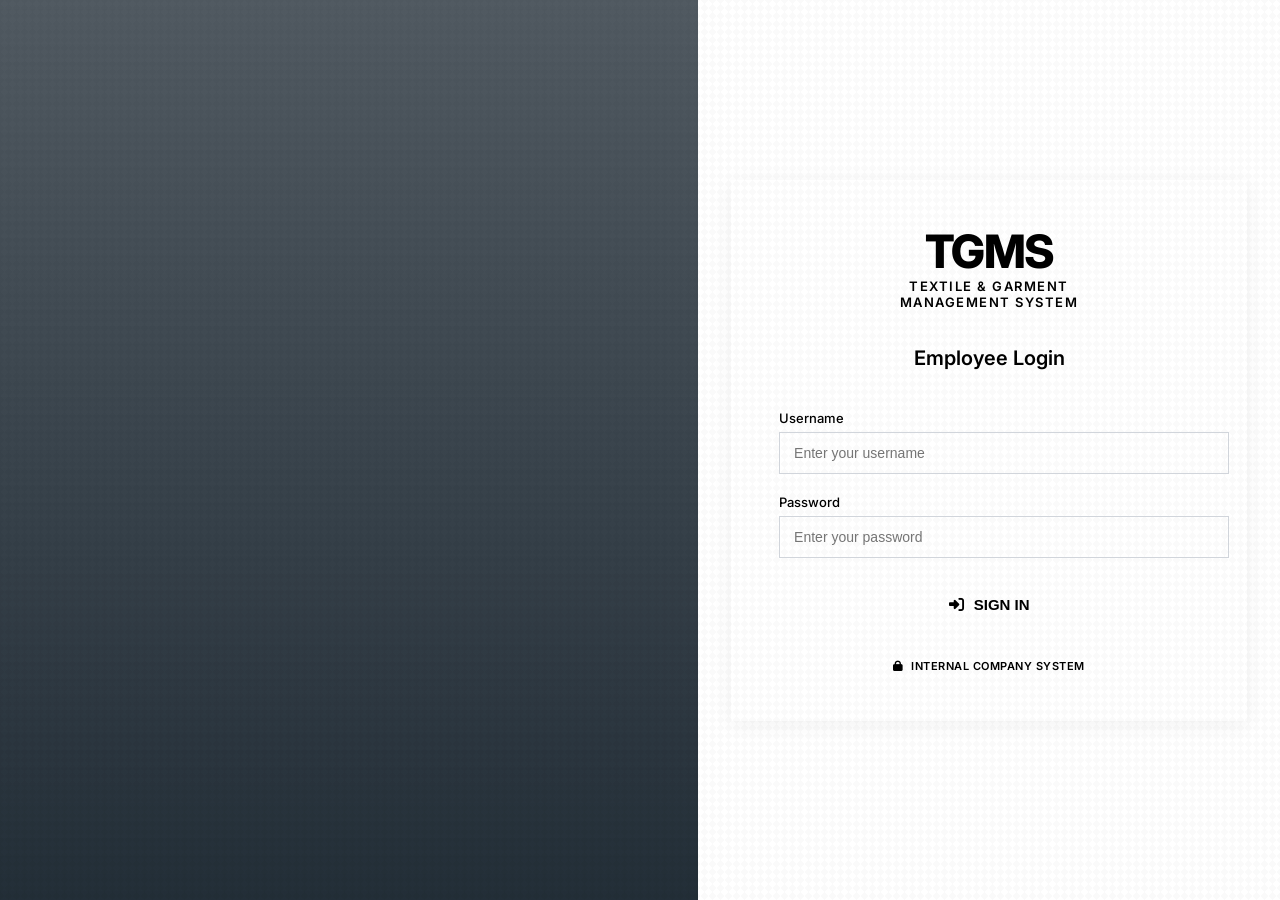
==== tgms/src/main/resources/static/index.html @ 39b945cd "frontend updated" ====
<!DOCTYPE html>
<html lang="en">
<head>
    <meta charset="UTF-8">
    <meta name="viewport" content="width=device-width, initial-scale=1.0">
    <title>TGMS – Internal Login</title>
    <meta name="description" content="TGMS Internal Employee Login">
    <link rel="preconnect" href="https://fonts.googleapis.com">
    <link rel="preconnect" href="https://fonts.gstatic.com" crossorigin>
    <link href="https://fonts.googleapis.com/css2?family=Inter:wght@400;500;600;700&display=swap" rel="stylesheet">
    <link rel="stylesheet" href="https://cdnjs.cloudflare.com/ajax/libs/font-awesome/6.4.0/css/all.min.css">
    <link rel="stylesheet" href="/css/style.css">
    <style>
        body.login-page {
            background-color: var(--bg);
            margin: 0;
            font-family: 'Inter', sans-serif;
            height: 100vh;
            display: flex;
        }

        /* Suble textile pattern overlay */
        body.login-page::after {
            content: "";
            position: fixed;
            inset: 0;
            background-image: 
                linear-gradient(45deg, rgba(0,0,0,0.02) 25%, transparent 25%),
                linear-gradient(135deg, rgba(0,0,0,0.02) 25%, transparent 25%),
                linear-gradient(45deg, transparent 75%, rgba(0,0,0,0.02) 75%),
                linear-gradient(135deg, transparent 75%, rgba(0,0,0,0.02) 75%);
            background-size: 8px 8px;
            pointer-events: none;
            z-index: 10;
        }

        .login-layout {
            display: flex;
            width: 100%;
            height: 100%;
        }

        .login-left {
            flex: 1.2;
            background-image: linear-gradient(rgba(23, 35, 45, 0.75), rgba(23, 35, 45, 0.95)), url('/images/fabric-rolls.png');
            background-size: cover;
            background-position: center;
            display: flex;
            align-items: center;
            justify-content: center;
            position: relative;
        }

        .login-left::after {
            content: '';
            position: absolute;
            right: 0; top: 0; bottom: 0;
            width: 4px;
            background: var(--primary); /* subtle red connection strip */
        }
        
        .login-right {
            flex: 1;
            background: var(--bg);
            display: flex;
            align-items: center;
            justify-content: center;
            position: relative;
            z-index: 20;
        }

        .login-card {
            background: var(--white);
            border-radius: var(--radius);
            box-shadow: 0 4px 20px rgba(0, 0, 0, 0.05);
            width: 100%;
            max-width: 420px;
            padding: 48px;
            text-align: center;
            border: 1px solid var(--border);
        }

        .login-card .logo {
            font-size: 46px;
            font-weight: 800;
            color: var(--primary); /* Navy for branding */
            margin-bottom: 4px;
            letter-spacing: -1.5px;
            line-height:1;
        }

        .login-card .title {
            color: var(--dark);
            font-size: 13px;
            font-weight: 600;
            text-transform: uppercase;
            letter-spacing: 1.5px;
            margin-bottom: 36px;
        }

        .login-card h2 {
            font-size: 20px;
            font-weight: 600;
            color: var(--dark);
            margin-bottom: 24px;
            padding-bottom:16px;
            border-bottom: 1px solid var(--border);
        }

        .login-form {
            text-align: left;
        }

        .login-form label {
            display: block;
            margin-bottom: 6px;
            color: var(--dark);
            font-size: 13px;
            font-weight: 500;
        }

        .login-form input {
            width: 100%;
            padding: 12px 14px;
            border: 1px solid #d1d5db;
            border-radius: var(--radius-sm);
            margin-bottom: 20px;
            font-size: 14px;
            background-color: var(--white);
            transition: border-color 0.2s, box-shadow 0.2s;
        }

        .login-form input:focus {
            outline: none;
            border-color: var(--primary);
            box-shadow: 0 0 0 3px rgba(14, 47, 118, 0.1);
        }

        .login-form button {
            width: 100%;
            padding: 14px;
            background: var(--primary);
            color: var(--white);
            border: none;
            border-radius: var(--radius-sm);
            font-size: 15px;
            font-weight: 600;
            cursor: pointer;
            margin-top: 4px;
            transition: background 0.2s, transform 0.1s;
        }

        .login-form button:hover {
            background: var(--primary-dark);
        }
        
        .login-form button:active {
            transform: translateY(1px);
        }

        .login-footer {
            margin-top: 32px;
            font-size: 11px;
            color: var(--muted);
            letter-spacing: 0.5px;
            text-transform: uppercase;
            font-weight: 600;
        }

        /* Responsive Layout */
        @media (max-width: 900px) {
            .login-left { display: none; }
            .login-right { flex: 1; padding: 20px; }
        }
    </style>
</head>
<body class="login-page">

    <div class="login-layout">
        <!-- Left Side: Subtle Textile Image -->
        <div class="login-left" aria-hidden="true"></div>

        <!-- Right Side: Login Card -->
        <div class="login-right">
            <div class="login-card">
                <div class="logo">TGMS</div>
                <div class="title">Textile &amp; Garment<br>Management System</div>

                <h2>Employee Login</h2>

                <div id="loginAlert" class="alert error hidden" role="alert" style="text-align:left; margin-bottom:16px;"></div>

                <form id="internalLoginForm" class="login-form" novalidate>
                    <div>
                        <label for="username">Username</label>
                        <input type="text" id="username" required autocomplete="username" placeholder="Enter your username">
                    </div>
                    <div>
                        <label for="password">Password</label>
                        <input type="password" id="password" required autocomplete="current-password" placeholder="Enter your password">
                    </div>

                    <button type="submit" id="loginBtn">
                        <i class="fas fa-sign-in-alt" style="margin-right:6px;"></i> SIGN IN
                    </button>
                </form>

                <div class="login-footer">
                    <i class="fas fa-lock" style="margin-right:4px;"></i> Internal Company System
                </div>
            </div>
        </div>
    </div>

<script src="/js/api.js"></script>
<script src="/js/login.js"></script>

</body>
</html>
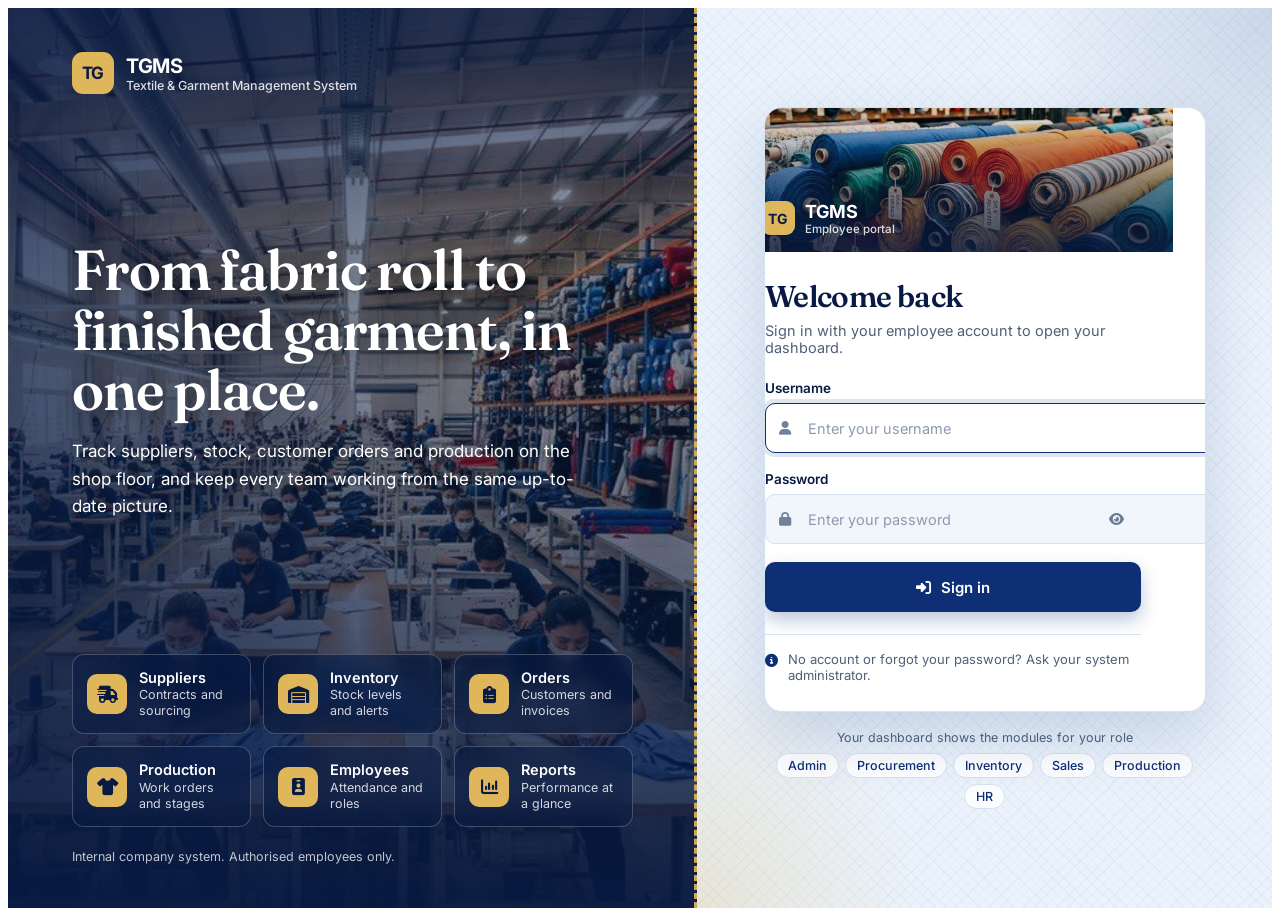
==== commit 7b429ec1: "Frontend updated" ====
--- a/tgms/src/main/resources/static/index.html
+++ b/tgms/src/main/resources/static/index.html
@@ -3,217 +3,305 @@
 <head>
     <meta charset="UTF-8">
     <meta name="viewport" content="width=device-width, initial-scale=1.0">
-    <title>TGMS – Internal Login</title>
-    <meta name="description" content="TGMS Internal Employee Login">
+    <title>TGMS – Sign in</title>
+    <meta name="description" content="TGMS – Textile & Garment Management System. Employee sign in.">
     <link rel="preconnect" href="https://fonts.googleapis.com">
     <link rel="preconnect" href="https://fonts.gstatic.com" crossorigin>
-    <link href="https://fonts.googleapis.com/css2?family=Inter:wght@400;500;600;700&display=swap" rel="stylesheet">
+    <link href="https://fonts.googleapis.com/css2?family=Fraunces:opsz,wght@9..144,500;9..144,600&family=Inter:wght@400;500;600;700&display=swap" rel="stylesheet">
     <link rel="stylesheet" href="https://cdnjs.cloudflare.com/ajax/libs/font-awesome/6.4.0/css/all.min.css">
     <link rel="stylesheet" href="/css/style.css">
     <style>
-        body.login-page {
-            background-color: var(--bg);
-            margin: 0;
-            font-family: 'Inter', sans-serif;
-            height: 100vh;
+        /* Page-scoped styles. Selectors start with .tg so the shared style.css
+           (which sets colours on h1/h2/label) cannot override them.
+           The two photos are embedded below so this page needs no extra files
+           (the backend only serves /css and /js without login). */
+        .tg {
+            --ink: #081a43;
+            --navy: #0E2F76;
+            --navy-dark: #091d4e;
+            --thread: #E0B65A;
+            --line: #d5e0f0;
+            --field: #f1f6fd;
+            --photo-factory: url('[data-uri]');
+            --photo-fabric: url('[data-uri]');
+            display: grid;
+            grid-template-columns: minmax(0, 1.2fr) minmax(0, 1fr);
+            min-height: 100vh;
+            font-family: 'Inter', Arial, sans-serif;
+            color: var(--ink);
+        }
+
+        /* ---------- Left: photo + brand ---------- */
+        .tg .tg-brand {
+            position: relative;
+            overflow: hidden;
+            color: #fff;
+            padding: 44px clamp(32px, 5vw, 72px);
             display: flex;
-        }
-
-        /* Suble textile pattern overlay */
-        body.login-page::after {
+            flex-direction: column;
+            justify-content: space-between;
+            background-color: var(--ink);
+            background-image:
+                linear-gradient(180deg, rgba(8,26,67,.78) 0%, rgba(8,26,67,.30) 30%, rgba(8,26,67,.45) 55%, rgba(8,26,67,.94) 100%),
+                linear-gradient(90deg, rgba(8,26,67,.62) 0%, rgba(8,26,67,.10) 75%),
+                var(--photo-factory);
+            background-size: cover;
+            background-position: center 40%;
+        }
+        .tg .tg-brand::after { /* gold stitch line along the seam */
             content: "";
-            position: fixed;
-            inset: 0;
-            background-image: 
-                linear-gradient(45deg, rgba(0,0,0,0.02) 25%, transparent 25%),
-                linear-gradient(135deg, rgba(0,0,0,0.02) 25%, transparent 25%),
-                linear-gradient(45deg, transparent 75%, rgba(0,0,0,0.02) 75%),
-                linear-gradient(135deg, transparent 75%, rgba(0,0,0,0.02) 75%);
-            background-size: 8px 8px;
-            pointer-events: none;
-            z-index: 10;
-        }
-
-        .login-layout {
-            display: flex;
-            width: 100%;
-            height: 100%;
-        }
-
-        .login-left {
-            flex: 1.2;
-            background-image: linear-gradient(rgba(23, 35, 45, 0.75), rgba(23, 35, 45, 0.95)), url('/images/fabric-rolls.png');
-            background-size: cover;
-            background-position: center;
-            display: flex;
-            align-items: center;
-            justify-content: center;
+            position: absolute; top: 0; bottom: 0; right: 0;
+            border-right: 3px dashed var(--thread);
+            opacity: .9;
+        }
+        .tg .tg-mark { display: flex; align-items: center; gap: 12px; font-weight: 700; font-size: 20px; letter-spacing: -.3px; }
+        .tg .tg-mark b {
+            display: grid; place-items: center; width: 42px; height: 42px; border-radius: 11px;
+            background: var(--thread); color: var(--ink); font-size: 17px;
+        }
+        .tg .tg-mark small { display: block; font-weight: 500; font-size: 12.5px; color: rgba(255,255,255,.85); letter-spacing: 0; }
+
+        .tg .tg-hero { max-width: 640px; padding: 40px 0 28px; }
+        .tg .tg-hero h1 {
+            color: #fff;
+            font-family: 'Fraunces', Georgia, serif;
+            font-weight: 600;
+            font-size: clamp(36px, 4.4vw, 58px);
+            line-height: 1.07;
+            letter-spacing: -.02em;
+            margin: 0 0 18px;
+            text-shadow: 0 2px 28px rgba(0,0,0,.55);
+        }
+        .tg .tg-hero p { color: #fff; font-size: 17px; line-height: 1.6; max-width: 48ch; margin: 0; text-shadow: 0 1px 14px rgba(0,0,0,.6); }
+
+        .tg .tg-modules {
+            list-style: none; margin: 0; padding: 0;
+            display: grid; grid-template-columns: repeat(3, minmax(0, 1fr)); gap: 12px;
+        }
+        .tg .tg-modules li {
+            display: flex; gap: 12px; align-items: center;
+            padding: 14px;
+            border-radius: 12px;
+            background: rgba(8,26,67,.55);
+            border: 1px solid rgba(255,255,255,.22);
+            -webkit-backdrop-filter: blur(10px); backdrop-filter: blur(10px);
+        }
+        .tg .tg-modules i {
+            flex: none; width: 40px; height: 40px; border-radius: 10px;
+            display: grid; place-items: center; font-size: 17px;
+            background: var(--thread); color: var(--ink);
+        }
+        .tg .tg-modules strong { display: block; font-size: 14.5px; font-weight: 600; color: #fff; line-height: 1.25; }
+        .tg .tg-modules span { display: block; font-size: 12.5px; color: rgba(255,255,255,.82); line-height: 1.3; }
+
+        .tg .tg-foot { margin-top: 22px; font-size: 12.5px; color: rgba(255,255,255,.75); }
+
+        /* ---------- Right: sign in ---------- */
+        .tg .tg-panel {
             position: relative;
-        }
-
-        .login-left::after {
-            content: '';
-            position: absolute;
-            right: 0; top: 0; bottom: 0;
-            width: 4px;
-            background: var(--primary); /* subtle red connection strip */
-        }
-        
-        .login-right {
-            flex: 1;
-            background: var(--bg);
-            display: flex;
-            align-items: center;
-            justify-content: center;
-            position: relative;
-            z-index: 20;
-        }
-
-        .login-card {
-            background: var(--white);
-            border-radius: var(--radius);
-            box-shadow: 0 4px 20px rgba(0, 0, 0, 0.05);
-            width: 100%;
-            max-width: 420px;
-            padding: 48px;
-            text-align: center;
-            border: 1px solid var(--border);
-        }
-
-        .login-card .logo {
-            font-size: 46px;
-            font-weight: 800;
-            color: var(--primary); /* Navy for branding */
-            margin-bottom: 4px;
-            letter-spacing: -1.5px;
-            line-height:1;
-        }
-
-        .login-card .title {
-            color: var(--dark);
-            font-size: 13px;
-            font-weight: 600;
-            text-transform: uppercase;
-            letter-spacing: 1.5px;
-            margin-bottom: 36px;
-        }
-
-        .login-card h2 {
-            font-size: 20px;
-            font-weight: 600;
-            color: var(--dark);
-            margin-bottom: 24px;
-            padding-bottom:16px;
-            border-bottom: 1px solid var(--border);
-        }
-
-        .login-form {
-            text-align: left;
-        }
-
-        .login-form label {
-            display: block;
-            margin-bottom: 6px;
-            color: var(--dark);
-            font-size: 13px;
-            font-weight: 500;
-        }
-
-        .login-form input {
-            width: 100%;
-            padding: 12px 14px;
-            border: 1px solid #d1d5db;
-            border-radius: var(--radius-sm);
-            margin-bottom: 20px;
-            font-size: 14px;
-            background-color: var(--white);
-            transition: border-color 0.2s, box-shadow 0.2s;
-        }
-
-        .login-form input:focus {
-            outline: none;
-            border-color: var(--primary);
-            box-shadow: 0 0 0 3px rgba(14, 47, 118, 0.1);
-        }
-
-        .login-form button {
-            width: 100%;
-            padding: 14px;
-            background: var(--primary);
-            color: var(--white);
-            border: none;
-            border-radius: var(--radius-sm);
-            font-size: 15px;
-            font-weight: 600;
-            cursor: pointer;
-            margin-top: 4px;
-            transition: background 0.2s, transform 0.1s;
-        }
-
-        .login-form button:hover {
-            background: var(--primary-dark);
-        }
-        
-        .login-form button:active {
-            transform: translateY(1px);
-        }
-
-        .login-footer {
-            margin-top: 32px;
-            font-size: 11px;
-            color: var(--muted);
-            letter-spacing: 0.5px;
-            text-transform: uppercase;
-            font-weight: 600;
-        }
-
-        /* Responsive Layout */
+            display: flex; flex-direction: column; align-items: center; justify-content: center;
+            gap: 18px; padding: 32px 24px;
+            background-color: #eaf2fb;
+            background-image:
+                radial-gradient(60% 45% at 100% 0%, rgba(14,47,118,.14), rgba(14,47,118,0) 70%),
+                radial-gradient(55% 40% at 0% 100%, rgba(224,182,90,.22), rgba(224,182,90,0) 70%),
+                repeating-linear-gradient(45deg,  rgba(14,47,118,.035) 0 1px, transparent 1px 8px),
+                repeating-linear-gradient(-45deg, rgba(14,47,118,.035) 0 1px, transparent 1px 8px);
+        }
+        .tg .tg-card {
+            width: 100%; max-width: 440px; background: #fff; overflow: hidden;
+            border: 1px solid var(--line); border-radius: 18px;
+            box-shadow: 0 24px 60px rgba(14,47,118,.16);
+        }
+        .tg .tg-cover {
+            position: relative; height: 128px;
+            background-image: linear-gradient(180deg, rgba(8,26,67,.05) 0%, rgba(8,26,67,.80) 100%), var(--photo-fabric);
+            background-size: cover; background-position: center 55%;
+            display: flex; align-items: flex-end; padding: 0 28px 16px;
+        }
+        .tg .tg-cover .tg-logo { display: flex; align-items: center; gap: 10px; color: #fff; font-weight: 700; font-size: 18px; }
+        .tg .tg-cover .tg-logo b {
+            display: grid; place-items: center; width: 34px; height: 34px; border-radius: 9px;
+            background: var(--thread); color: var(--ink); font-size: 14px;
+        }
+        .tg .tg-cover .tg-logo small { display: block; font-weight: 500; font-size: 11.5px; color: rgba(255,255,255,.85); }
+        .tg .tg-body { padding: 28px 32px 28px; }
+        .tg .tg-card h2 {
+            font-family: 'Fraunces', Georgia, serif; font-weight: 600; color: var(--ink);
+            font-size: 30px; letter-spacing: -.02em; line-height: 1.15; margin: 0 0 8px; padding: 0; border: 0;
+        }
+        .tg .tg-card .sub { color: #4f6079; font-size: 14.5px; margin: 0 0 24px; }
+
+        .tg .tg-field { margin-bottom: 18px; }
+        .tg .tg-field label {
+            display: block; margin: 0 0 7px;
+            font-size: 13.5px; font-weight: 600; color: var(--ink);
+            text-transform: none; letter-spacing: 0;
+        }
+        .tg .tg-input { position: relative; }
+        .tg .tg-input > i.lead {
+            position: absolute; left: 14px; top: 50%; transform: translateY(-50%);
+            color: #6f819b; font-size: 14px; pointer-events: none;
+        }
+        .tg .tg-input input {
+            width: 100%; height: 48px; margin: 0; padding: 0 46px 0 42px;
+            border: 1px solid var(--line); border-radius: 10px; background: var(--field);
+            font: inherit; font-size: 14.5px; color: var(--ink);
+            transition: border-color .15s, box-shadow .15s, background .15s;
+        }
+        .tg .tg-input input::placeholder { color: #8c9ab0; }
+        .tg .tg-input input:focus {
+            outline: none; background: #fff; border-color: var(--navy);
+            box-shadow: 0 0 0 4px rgba(14,47,118,.12);
+        }
+        .tg .tg-eye {
+            position: absolute; right: 6px; top: 50%; transform: translateY(-50%);
+            width: 36px; height: 36px; border: 0; background: transparent; border-radius: 8px;
+            color: #6b7b92; cursor: pointer;
+        }
+        .tg .tg-eye:hover { color: var(--navy); background: rgba(14,47,118,.06); }
+        .tg .tg-eye:focus-visible { outline: 2px solid var(--navy); }
+
+        .tg #loginBtn {
+            width: 100%; height: 50px; margin: 6px 0 0; border: 0; border-radius: 10px;
+            background: var(--navy); color: #fff; font: inherit; font-size: 15px; font-weight: 600;
+            cursor: pointer; display: flex; align-items: center; justify-content: center; gap: 10px;
+            box-shadow: 0 8px 18px rgba(14,47,118,.28);
+            transition: background .15s, transform .1s;
+        }
+        .tg #loginBtn:hover:not(:disabled) { background: var(--navy-dark); }
+        .tg #loginBtn:active:not(:disabled) { transform: translateY(1px); }
+        .tg #loginBtn:focus-visible { outline: 3px solid var(--thread); outline-offset: 2px; }
+        .tg #loginBtn:disabled { opacity: .75; cursor: progress; }
+
+        .tg #loginAlert { margin-bottom: 18px; border-radius: 10px; text-align: left; }
+
+        .tg .tg-help {
+            margin-top: 22px; padding-top: 16px; border-top: 1px solid var(--line);
+            font-size: 13px; color: #4f6079; display: flex; gap: 10px; align-items: flex-start;
+        }
+        .tg .tg-help i { color: var(--navy); margin-top: 3px; }
+
+        .tg .tg-roles { max-width: 440px; text-align: center; font-size: 12.5px; color: #4f6079; }
+        .tg .tg-roles ul { list-style: none; margin: 8px 0 0; padding: 0; display: flex; flex-wrap: wrap; gap: 6px; justify-content: center; }
+        .tg .tg-roles li { padding: 4px 11px; border-radius: 999px; background: rgba(255,255,255,.85); border: 1px solid var(--line); color: var(--navy); font-weight: 500; }
+
+        /* ---------- Responsive ---------- */
+        @media (max-width: 1200px) { .tg .tg-modules { grid-template-columns: repeat(2, minmax(0, 1fr)); } }
         @media (max-width: 900px) {
-            .login-left { display: none; }
-            .login-right { flex: 1; padding: 20px; }
+            .tg { grid-template-columns: 1fr; }
+            .tg .tg-brand { padding: 24px 22px 28px; background-position: center; }
+            .tg .tg-brand::after, .tg .tg-modules, .tg .tg-foot { display: none; }
+            .tg .tg-hero { padding: 28px 0 0; }
+            .tg .tg-hero h1 { font-size: 28px; }
+            .tg .tg-hero p { font-size: 14.5px; }
+            .tg .tg-panel { padding: 24px 16px 32px; }
+            .tg .tg-body { padding: 24px 22px; }
+        }
+        @media (prefers-reduced-motion: no-preference) {
+            .tg .tg-hero, .tg .tg-card { animation: tg-in .6s ease-out both; }
+            .tg .tg-card { animation-delay: .1s; }
+            @keyframes tg-in { from { opacity: 0; transform: translateY(10px); } to { opacity: 1; transform: none; } }
         }
     </style>
 </head>
-<body class="login-page">
-
-    <div class="login-layout">
-        <!-- Left Side: Subtle Textile Image -->
-        <div class="login-left" aria-hidden="true"></div>
-
-        <!-- Right Side: Login Card -->
-        <div class="login-right">
-            <div class="login-card">
-                <div class="logo">TGMS</div>
-                <div class="title">Textile &amp; Garment<br>Management System</div>
-
-                <h2>Employee Login</h2>
-
-                <div id="loginAlert" class="alert error hidden" role="alert" style="text-align:left; margin-bottom:16px;"></div>
-
-                <form id="internalLoginForm" class="login-form" novalidate>
-                    <div>
+<body>
+
+<div class="tg">
+    <!-- Left: photo + brand -->
+    <aside class="tg-brand" aria-label="About TGMS">
+        <div class="tg-mark">
+            <b aria-hidden="true">TG</b>
+            <span>TGMS<small>Textile &amp; Garment Management System</small></span>
+        </div>
+
+        <div class="tg-hero">
+            <h1>From fabric roll to finished garment, in one place.</h1>
+            <p>Track suppliers, stock, customer orders and production on the shop floor, and keep every team working from the same up-to-date picture.</p>
+        </div>
+
+        <div>
+            <ul class="tg-modules">
+                <li><i class="fas fa-truck-fast" aria-hidden="true"></i><div><strong>Suppliers</strong><span>Contracts and sourcing</span></div></li>
+                <li><i class="fas fa-warehouse" aria-hidden="true"></i><div><strong>Inventory</strong><span>Stock levels and alerts</span></div></li>
+                <li><i class="fas fa-clipboard-list" aria-hidden="true"></i><div><strong>Orders</strong><span>Customers and invoices</span></div></li>
+                <li><i class="fas fa-shirt" aria-hidden="true"></i><div><strong>Production</strong><span>Work orders and stages</span></div></li>
+                <li><i class="fas fa-id-badge" aria-hidden="true"></i><div><strong>Employees</strong><span>Attendance and roles</span></div></li>
+                <li><i class="fas fa-chart-column" aria-hidden="true"></i><div><strong>Reports</strong><span>Performance at a glance</span></div></li>
+            </ul>
+            <div class="tg-foot">Internal company system. Authorised employees only.</div>
+        </div>
+    </aside>
+
+    <!-- Right: sign in -->
+    <main class="tg-panel">
+        <div class="tg-card">
+            <div class="tg-cover" role="img" aria-label="Rolls of fabric on shelves">
+                <div class="tg-logo"><b aria-hidden="true">TG</b><span>TGMS<small>Employee portal</small></span></div>
+            </div>
+
+            <div class="tg-body">
+                <h2>Welcome back</h2>
+                <p class="sub">Sign in with your employee account to open your dashboard.</p>
+
+                <div id="loginAlert" class="alert error hidden" role="alert"></div>
+
+                <form id="internalLoginForm" novalidate>
+                    <div class="tg-field">
                         <label for="username">Username</label>
-                        <input type="text" id="username" required autocomplete="username" placeholder="Enter your username">
+                        <div class="tg-input">
+                            <i class="fas fa-user lead" aria-hidden="true"></i>
+                            <input type="text" id="username" required autocomplete="username" placeholder="Enter your username" autofocus>
+                        </div>
                     </div>
-                    <div>
+
+                    <div class="tg-field">
                         <label for="password">Password</label>
-                        <input type="password" id="password" required autocomplete="current-password" placeholder="Enter your password">
+                        <div class="tg-input">
+                            <i class="fas fa-lock lead" aria-hidden="true"></i>
+                            <input type="password" id="password" required autocomplete="current-password" placeholder="Enter your password">
+                            <button type="button" class="tg-eye" id="togglePwd" aria-label="Show password">
+                                <i class="fas fa-eye" aria-hidden="true"></i>
+                            </button>
+                        </div>
                     </div>
 
                     <button type="submit" id="loginBtn">
-                        <i class="fas fa-sign-in-alt" style="margin-right:6px;"></i> SIGN IN
+                        <i class="fas fa-right-to-bracket" aria-hidden="true"></i> Sign in
                     </button>
                 </form>
 
-                <div class="login-footer">
-                    <i class="fas fa-lock" style="margin-right:4px;"></i> Internal Company System
+                <div class="tg-help">
+                    <i class="fas fa-circle-info" aria-hidden="true"></i>
+                    <span>No account or forgot your password? Ask your system administrator.</span>
                 </div>
             </div>
         </div>
-    </div>
+
+        <div class="tg-roles">
+            Your dashboard shows the modules for your role
+            <ul>
+                <li>Admin</li><li>Procurement</li><li>Inventory</li><li>Sales</li><li>Production</li><li>HR</li>
+            </ul>
+        </div>
+    </main>
+</div>
 
 <script src="/js/api.js"></script>
 <script src="/js/login.js"></script>
+<script>
+    // Show/hide password (visual only; login logic stays in login.js)
+    (function () {
+        var btn = document.getElementById('togglePwd');
+        var input = document.getElementById('password');
+        btn.addEventListener('click', function () {
+            var show = input.type === 'password';
+            input.type = show ? 'text' : 'password';
+            btn.setAttribute('aria-label', show ? 'Hide password' : 'Show password');
+            btn.firstElementChild.className = show ? 'fas fa-eye-slash' : 'fas fa-eye';
+        });
+    })();
+</script>
 
 </body>
 </html>
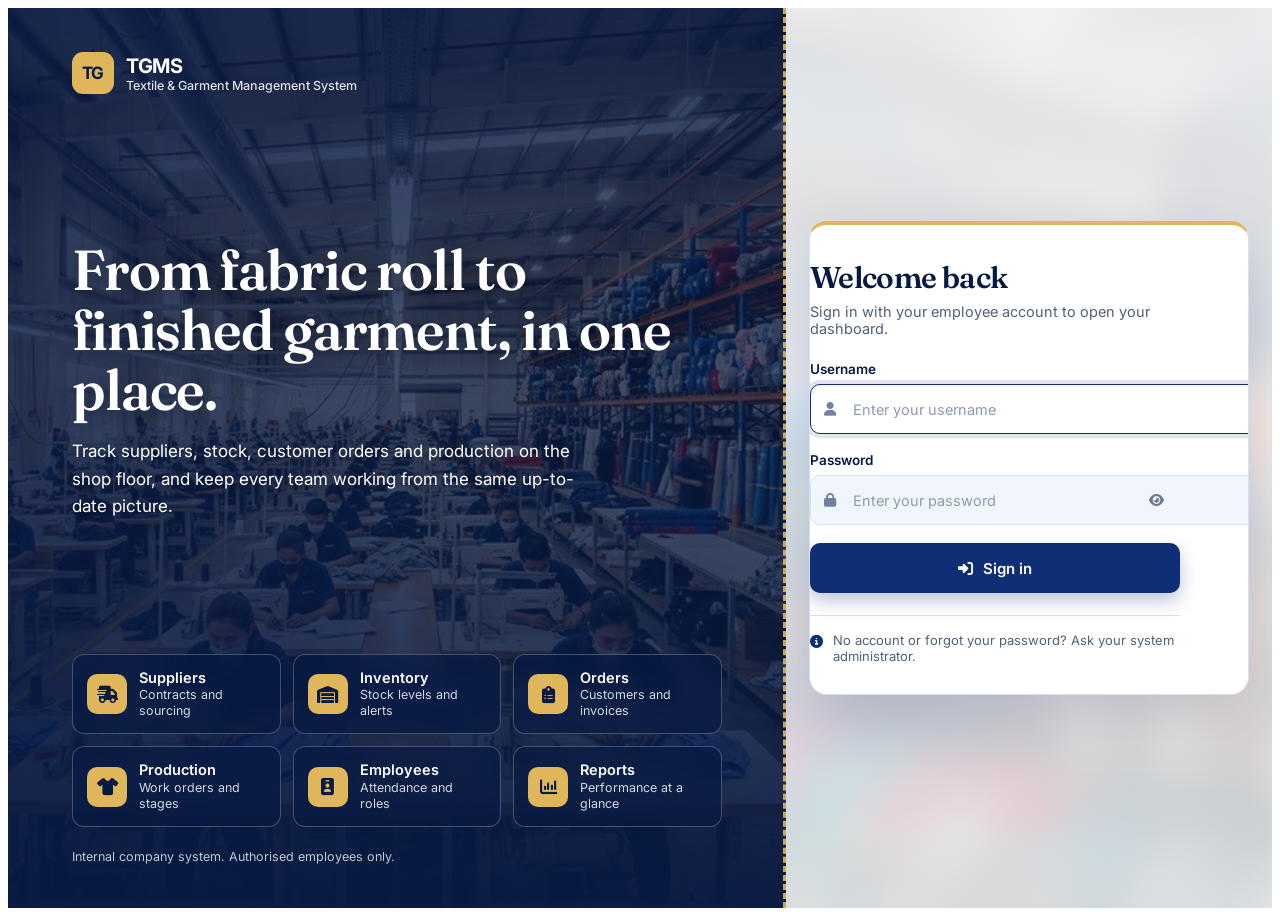
==== commit ec9b8aa4: "Frontend updated" ====
--- a/tgms/src/main/resources/static/index.html
+++ b/tgms/src/main/resources/static/index.html
@@ -25,7 +25,7 @@
             --photo-factory: url('[data-uri]');
             --photo-fabric: url('[data-uri]');
             display: grid;
-            grid-template-columns: minmax(0, 1.2fr) minmax(0, 1fr);
+            grid-template-columns: minmax(0, 1.6fr) minmax(0, 1fr);
             min-height: 100vh;
             font-family: 'Inter', Arial, sans-serif;
             color: var(--ink);
@@ -42,8 +42,8 @@
             justify-content: space-between;
             background-color: var(--ink);
             background-image:
-                linear-gradient(180deg, rgba(8,26,67,.78) 0%, rgba(8,26,67,.30) 30%, rgba(8,26,67,.45) 55%, rgba(8,26,67,.94) 100%),
-                linear-gradient(90deg, rgba(8,26,67,.62) 0%, rgba(8,26,67,.10) 75%),
+                linear-gradient(180deg, rgba(8,26,67,.84) 0%, rgba(8,26,67,.62) 35%, rgba(8,26,67,.70) 60%, rgba(8,26,67,.96) 100%),
+                linear-gradient(90deg, rgba(8,26,67,.55) 0%, rgba(8,26,67,.20) 80%),
                 var(--photo-factory);
             background-size: cover;
             background-position: center 40%;
@@ -82,8 +82,8 @@
             display: flex; gap: 12px; align-items: center;
             padding: 14px;
             border-radius: 12px;
-            background: rgba(8,26,67,.55);
-            border: 1px solid rgba(255,255,255,.22);
+            background: rgba(8,26,67,.68);
+            border: 1px solid rgba(255,255,255,.24);
             -webkit-backdrop-filter: blur(10px); backdrop-filter: blur(10px);
         }
         .tg .tg-modules i {
@@ -98,34 +98,28 @@
 
         /* ---------- Right: sign in ---------- */
         .tg .tg-panel {
-            position: relative;
+            position: relative; overflow: hidden; isolation: isolate;
             display: flex; flex-direction: column; align-items: center; justify-content: center;
             gap: 18px; padding: 32px 24px;
-            background-color: #eaf2fb;
-            background-image:
-                radial-gradient(60% 45% at 100% 0%, rgba(14,47,118,.14), rgba(14,47,118,0) 70%),
-                radial-gradient(55% 40% at 0% 100%, rgba(224,182,90,.22), rgba(224,182,90,0) 70%),
-                repeating-linear-gradient(45deg,  rgba(14,47,118,.035) 0 1px, transparent 1px 8px),
-                repeating-linear-gradient(-45deg, rgba(14,47,118,.035) 0 1px, transparent 1px 8px);
+            background-color: #eef3fa;
+        }
+        /* soft, blurred fabric colours behind the card: calm but not plain */
+        .tg .tg-panel::before {
+            content: ""; position: absolute; inset: -40px; z-index: -2;
+            background: var(--photo-fabric) center / cover;
+            filter: blur(26px) saturate(1.15);
+            opacity: .6;
+        }
+        .tg .tg-panel::after {
+            content: ""; position: absolute; inset: 0; z-index: -1;
+            background: linear-gradient(160deg, rgba(246,249,254,.82) 0%, rgba(246,249,254,.68) 100%);
         }
         .tg .tg-card {
             width: 100%; max-width: 440px; background: #fff; overflow: hidden;
-            border: 1px solid var(--line); border-radius: 18px;
-            box-shadow: 0 24px 60px rgba(14,47,118,.16);
-        }
-        .tg .tg-cover {
-            position: relative; height: 128px;
-            background-image: linear-gradient(180deg, rgba(8,26,67,.05) 0%, rgba(8,26,67,.80) 100%), var(--photo-fabric);
-            background-size: cover; background-position: center 55%;
-            display: flex; align-items: flex-end; padding: 0 28px 16px;
-        }
-        .tg .tg-cover .tg-logo { display: flex; align-items: center; gap: 10px; color: #fff; font-weight: 700; font-size: 18px; }
-        .tg .tg-cover .tg-logo b {
-            display: grid; place-items: center; width: 34px; height: 34px; border-radius: 9px;
-            background: var(--thread); color: var(--ink); font-size: 14px;
-        }
-        .tg .tg-cover .tg-logo small { display: block; font-weight: 500; font-size: 11.5px; color: rgba(255,255,255,.85); }
-        .tg .tg-body { padding: 28px 32px 28px; }
+            border: 1px solid var(--line); border-top: 4px solid var(--thread); border-radius: 18px;
+            box-shadow: 0 24px 60px rgba(14,47,118,.18);
+        }
+        .tg .tg-body { padding: 36px 34px 30px; }
         .tg .tg-card h2 {
             font-family: 'Fraunces', Georgia, serif; font-weight: 600; color: var(--ink);
             font-size: 30px; letter-spacing: -.02em; line-height: 1.15; margin: 0 0 8px; padding: 0; border: 0;
@@ -182,9 +176,6 @@
         }
         .tg .tg-help i { color: var(--navy); margin-top: 3px; }
 
-        .tg .tg-roles { max-width: 440px; text-align: center; font-size: 12.5px; color: #4f6079; }
-        .tg .tg-roles ul { list-style: none; margin: 8px 0 0; padding: 0; display: flex; flex-wrap: wrap; gap: 6px; justify-content: center; }
-        .tg .tg-roles li { padding: 4px 11px; border-radius: 999px; background: rgba(255,255,255,.85); border: 1px solid var(--line); color: var(--navy); font-weight: 500; }
 
         /* ---------- Responsive ---------- */
         @media (max-width: 1200px) { .tg .tg-modules { grid-template-columns: repeat(2, minmax(0, 1fr)); } }
@@ -236,9 +227,6 @@
     <!-- Right: sign in -->
     <main class="tg-panel">
         <div class="tg-card">
-            <div class="tg-cover" role="img" aria-label="Rolls of fabric on shelves">
-                <div class="tg-logo"><b aria-hidden="true">TG</b><span>TGMS<small>Employee portal</small></span></div>
-            </div>
 
             <div class="tg-body">
                 <h2>Welcome back</h2>
@@ -278,12 +266,6 @@
             </div>
         </div>
 
-        <div class="tg-roles">
-            Your dashboard shows the modules for your role
-            <ul>
-                <li>Admin</li><li>Procurement</li><li>Inventory</li><li>Sales</li><li>Production</li><li>HR</li>
-            </ul>
-        </div>
     </main>
 </div>
 
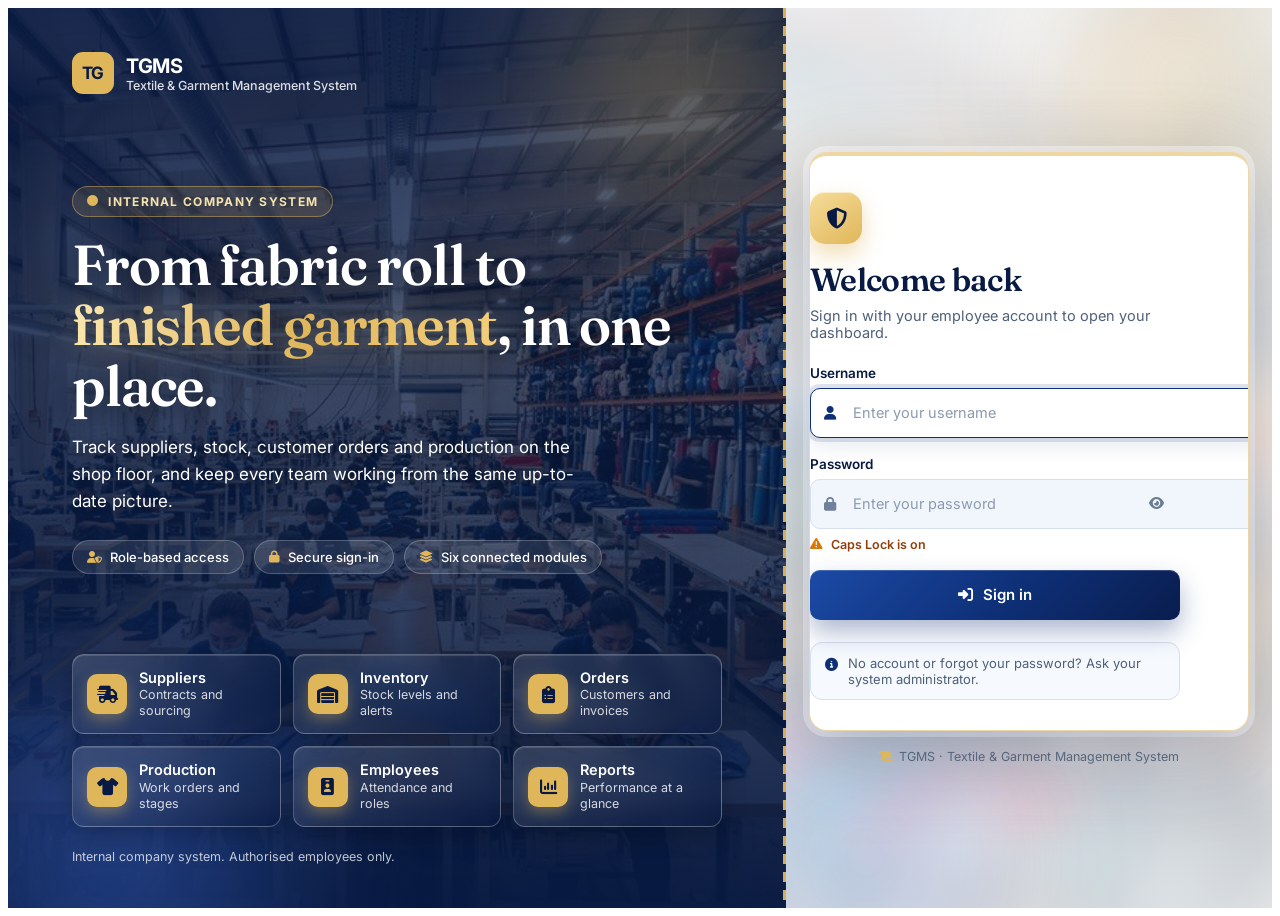
==== commit a4974931: "Frontend updated" ====
--- a/tgms/src/main/resources/static/index.html
+++ b/tgms/src/main/resources/static/index.html
@@ -194,6 +194,141 @@
             .tg .tg-card { animation-delay: .1s; }
             @keyframes tg-in { from { opacity: 0; transform: translateY(10px); } to { opacity: 1; transform: none; } }
         }
+        /* =====================================================
+           GLOW UP  (visual polish only — ids, form and login logic unchanged)
+           ===================================================== */
+        .tg .tg-brand > *:not(.tg-orb) { position: relative; z-index: 1; }
+        .tg .tg-orb { position: absolute; border-radius: 50%; pointer-events: none; z-index: 0; filter: blur(60px); }
+        .tg .tg-brand .tg-orb-1 { width: 380px; height: 380px; top: -120px; right: -80px; background: radial-gradient(circle, rgba(224,182,90,.40), transparent 70%); }
+        .tg .tg-brand .tg-orb-2 { width: 460px; height: 460px; bottom: -180px; left: -120px; background: radial-gradient(circle, rgba(76,125,240,.45), transparent 70%); }
+        .tg .tg-panel .tg-orb { z-index: 0; }
+        .tg .tg-panel .tg-orb-3 { width: 320px; height: 320px; top: -90px; right: -70px; background: radial-gradient(circle, rgba(224,182,90,.35), transparent 70%); }
+        .tg .tg-panel .tg-orb-4 { width: 360px; height: 360px; bottom: -130px; left: -100px; background: radial-gradient(circle, rgba(76,125,240,.28), transparent 70%); }
+
+        /* stitched seam: the gold dashes now "sew" slowly down the edge */
+        .tg .tg-brand::after {
+            border-right: 0; width: 3px; opacity: .95; z-index: 2;
+            background: repeating-linear-gradient(180deg, var(--thread) 0 10px, transparent 10px 18px);
+            background-size: 3px 18px;
+        }
+
+        /* hero */
+        .tg .tg-eyebrow {
+            display: inline-flex; align-items: center; gap: 9px; margin: 0 0 18px;
+            padding: 7px 14px; border-radius: 999px;
+            font-size: 12px; font-weight: 700; letter-spacing: 1.3px; text-transform: uppercase;
+            color: #f6e2ae; background: rgba(224,182,90,.14); border: 1px solid rgba(224,182,90,.45);
+            -webkit-backdrop-filter: blur(8px); backdrop-filter: blur(8px);
+        }
+        .tg .tg-eyebrow i { font-size: 11px; color: var(--thread); }
+        .tg .tg-hero h1 em {
+            font-style: normal;
+            background: linear-gradient(100deg, #fbe7ae 0%, #E0B65A 55%, #f3cf7c 100%);
+            -webkit-background-clip: text; background-clip: text;
+            -webkit-text-fill-color: transparent; color: transparent;
+            text-shadow: none; filter: drop-shadow(0 2px 18px rgba(224,182,90,.35));
+        }
+        .tg .tg-chips { display: flex; flex-wrap: wrap; gap: 10px; margin-top: 24px; }
+        .tg .tg-chips span {
+            display: inline-flex; align-items: center; gap: 8px;
+            padding: 8px 14px; border-radius: 999px;
+            font-size: 13px; font-weight: 500; color: #fff;
+            background: rgba(255,255,255,.10); border: 1px solid rgba(255,255,255,.22);
+            -webkit-backdrop-filter: blur(8px); backdrop-filter: blur(8px);
+        }
+        .tg .tg-chips i { color: var(--thread); font-size: 12px; }
+
+        /* module tiles */
+        .tg .tg-modules li {
+            background: linear-gradient(145deg, rgba(255,255,255,.14), rgba(8,26,67,.62));
+            border-color: rgba(255,255,255,.26);
+            box-shadow: 0 8px 24px rgba(0,0,0,.22), inset 0 1px 0 rgba(255,255,255,.14);
+            transition: transform .25s ease, border-color .25s ease, box-shadow .25s ease, background .25s ease;
+        }
+        .tg .tg-modules li:hover {
+            transform: translateY(-4px);
+            border-color: rgba(224,182,90,.75);
+            background: linear-gradient(145deg, rgba(224,182,90,.20), rgba(8,26,67,.66));
+            box-shadow: 0 16px 34px rgba(0,0,0,.30), 0 0 0 1px rgba(224,182,90,.25), 0 0 28px rgba(224,182,90,.20);
+        }
+        .tg .tg-modules i { box-shadow: 0 6px 14px rgba(224,182,90,.35); transition: transform .25s ease; }
+        .tg .tg-modules li:hover i { transform: scale(1.08) rotate(-4deg); }
+
+        /* sign-in card */
+        .tg .tg-card {
+            position: relative;
+            border-color: rgba(224,182,90,.55);
+            box-shadow: 0 30px 80px rgba(14,47,118,.26), 0 0 0 6px rgba(255,255,255,.45), 0 0 70px rgba(224,182,90,.22);
+        }
+        .tg .tg-lock {
+            display: grid; place-items: center; width: 52px; height: 52px; margin: 0 0 18px;
+            border-radius: 15px; font-size: 21px; color: var(--ink);
+            background: linear-gradient(145deg, #f6dd9a, #E0B65A);
+            box-shadow: 0 10px 22px rgba(224,182,90,.45), inset 0 1px 0 rgba(255,255,255,.55);
+        }
+        .tg .tg-card h2 { font-size: 32px; }
+        .tg .tg-input > i.lead { transition: color .15s; }
+        .tg .tg-input:focus-within > i.lead { color: var(--navy); }
+        .tg .tg-input input:hover:not(:focus) { border-color: #b9c9e2; }
+        .tg .tg-input input:focus { box-shadow: 0 0 0 4px rgba(14,47,118,.12), 0 8px 20px rgba(14,47,118,.10); }
+
+        .tg .tg-caps {
+            display: flex; align-items: center; gap: 8px; margin-top: 8px;
+            font-size: 12.5px; font-weight: 600; color: #92400e;
+        }
+        .tg .tg-caps i { color: #d97706; }
+
+        .tg #loginBtn {
+            position: relative; overflow: hidden;
+            background: linear-gradient(135deg, #1b4aa6 0%, var(--navy) 55%, var(--navy-dark) 100%);
+            box-shadow: 0 12px 26px rgba(14,47,118,.34), inset 0 1px 0 rgba(255,255,255,.18);
+            transition: transform .15s ease, box-shadow .2s ease, filter .2s ease;
+        }
+        .tg #loginBtn::after {
+            content: ""; position: absolute; top: 0; bottom: 0; left: -60%; width: 40%;
+            background: linear-gradient(100deg, transparent, rgba(255,255,255,.28), transparent);
+            transform: skewX(-20deg); transition: left .6s ease;
+        }
+        .tg #loginBtn:hover:not(:disabled) { transform: translateY(-1px); box-shadow: 0 16px 32px rgba(14,47,118,.4), inset 0 1px 0 rgba(255,255,255,.2); filter: brightness(1.05); }
+        .tg #loginBtn:hover:not(:disabled)::after { left: 120%; }
+
+        .tg .tg-help { background: #f6f9fe; border: 1px solid var(--line); border-radius: 12px; padding: 12px 14px; border-top: 1px solid var(--line); }
+
+        .tg .tg-copy { position: relative; font-size: 12.5px; color: #55667d; text-align: center; }
+        .tg .tg-copy i { color: var(--thread); margin-right: 6px; }
+
+        .tg .tg-card.shake { animation: tg-shake .45s ease both !important; }
+
+        @media (max-width: 900px) {
+            .tg .tg-eyebrow { margin-bottom: 12px; font-size: 11px; }
+            .tg .tg-chips { margin-top: 16px; }
+            .tg .tg-card h2 { font-size: 27px; }
+            .tg .tg-lock { width: 46px; height: 46px; font-size: 19px; margin-bottom: 14px; }
+        }
+
+        @media (prefers-reduced-motion: no-preference) {
+            .tg .tg-brand { animation: tg-pan 40s ease-in-out infinite alternate; }
+            .tg .tg-brand::after { animation: tg-stitch 1.1s linear infinite; }
+            .tg .tg-orb-1 { animation: tg-float 14s ease-in-out infinite alternate; }
+            .tg .tg-orb-2 { animation: tg-float 18s ease-in-out infinite alternate-reverse; }
+            .tg .tg-orb-3 { animation: tg-float 16s ease-in-out infinite alternate; }
+            .tg .tg-orb-4 { animation: tg-float 20s ease-in-out infinite alternate-reverse; }
+            .tg .tg-eyebrow, .tg .tg-chips, .tg .tg-modules li, .tg .tg-copy { animation: tg-in .7s ease-out both; }
+            .tg .tg-chips { animation-delay: .25s; }
+            .tg .tg-modules li:nth-child(1) { animation-delay: .30s; }
+            .tg .tg-modules li:nth-child(2) { animation-delay: .38s; }
+            .tg .tg-modules li:nth-child(3) { animation-delay: .46s; }
+            .tg .tg-modules li:nth-child(4) { animation-delay: .54s; }
+            .tg .tg-modules li:nth-child(5) { animation-delay: .62s; }
+            .tg .tg-modules li:nth-child(6) { animation-delay: .70s; }
+            .tg .tg-copy { animation-delay: .4s; }
+            .tg .tg-lock { animation: tg-pop .6s cubic-bezier(.2,1.4,.4,1) .25s both; }
+            @keyframes tg-stitch { from { background-position: 0 0; } to { background-position: 0 18px; } }
+            @keyframes tg-pan    { from { background-position: center 30%; } to { background-position: center 62%; } }
+            @keyframes tg-float  { from { transform: translate(0,0) scale(1); } to { transform: translate(34px,-26px) scale(1.12); } }
+            @keyframes tg-pop    { from { opacity: 0; transform: scale(.6) rotate(-10deg); } to { opacity: 1; transform: none; } }
+            @keyframes tg-shake  { 0%,100% { transform: translateX(0); } 20% { transform: translateX(-9px); } 40% { transform: translateX(8px); } 60% { transform: translateX(-5px); } 80% { transform: translateX(3px); } }
+        }
     </style>
 </head>
 <body>
@@ -201,14 +336,22 @@
 <div class="tg">
     <!-- Left: photo + brand -->
     <aside class="tg-brand" aria-label="About TGMS">
+        <span class="tg-orb tg-orb-1" aria-hidden="true"></span>
+        <span class="tg-orb tg-orb-2" aria-hidden="true"></span>
         <div class="tg-mark">
             <b aria-hidden="true">TG</b>
             <span>TGMS<small>Textile &amp; Garment Management System</small></span>
         </div>
 
         <div class="tg-hero">
-            <h1>From fabric roll to finished garment, in one place.</h1>
+            <div class="tg-eyebrow"><i class="fas fa-circle" aria-hidden="true"></i> Internal company system</div>
+            <h1>From fabric roll to <em>finished garment</em>, in one place.</h1>
             <p>Track suppliers, stock, customer orders and production on the shop floor, and keep every team working from the same up-to-date picture.</p>
+            <div class="tg-chips" aria-label="Highlights">
+                <span><i class="fas fa-user-shield" aria-hidden="true"></i> Role-based access</span>
+                <span><i class="fas fa-lock" aria-hidden="true"></i> Secure sign-in</span>
+                <span><i class="fas fa-layer-group" aria-hidden="true"></i> Six connected modules</span>
+            </div>
         </div>
 
         <div>
@@ -226,9 +369,12 @@
 
     <!-- Right: sign in -->
     <main class="tg-panel">
-        <div class="tg-card">
+        <span class="tg-orb tg-orb-3" aria-hidden="true"></span>
+        <span class="tg-orb tg-orb-4" aria-hidden="true"></span>
+        <div class="tg-card" id="loginCard">
 
             <div class="tg-body">
+                <div class="tg-lock" aria-hidden="true"><i class="fas fa-shield-halved"></i></div>
                 <h2>Welcome back</h2>
                 <p class="sub">Sign in with your employee account to open your dashboard.</p>
 
@@ -252,6 +398,9 @@
                                 <i class="fas fa-eye" aria-hidden="true"></i>
                             </button>
                         </div>
+                        <div class="tg-caps hidden" id="capsHint" role="status">
+                            <i class="fas fa-triangle-exclamation" aria-hidden="true"></i> Caps Lock is on
+                        </div>
                     </div>
 
                     <button type="submit" id="loginBtn">
@@ -265,6 +414,8 @@
                 </div>
             </div>
         </div>
+
+        <div class="tg-copy"><i class="fas fa-scroll" aria-hidden="true"></i>TGMS · Textile &amp; Garment Management System</div>
 
     </main>
 </div>
@@ -284,6 +435,36 @@
         });
     })();
 </script>
+<script>
+    // Visual extras only (login logic stays in login.js)
+    (function () {
+        var pwd = document.getElementById('password');
+        var hint = document.getElementById('capsHint');
+        var card = document.getElementById('loginCard');
+        var alertBox = document.getElementById('loginAlert');
+
+        // Caps Lock warning while typing the password
+        function caps(e) {
+            if (!e.getModifierState) return;
+            hint.classList.toggle('hidden', !e.getModifierState('CapsLock'));
+        }
+        pwd.addEventListener('keydown', caps);
+        pwd.addEventListener('keyup', caps);
+        pwd.addEventListener('blur', function () { hint.classList.add('hidden'); });
+
+        // Gentle shake whenever an error message appears
+        new MutationObserver(function () {
+            if (!alertBox.classList.contains('hidden')) {
+                card.classList.remove('shake');
+                void card.offsetWidth;
+                card.classList.add('shake');
+            }
+        }).observe(alertBox, { attributes: true, attributeFilter: ['class'] });
+        card.addEventListener('animationend', function (e) {
+            if (e.animationName === 'tg-shake') card.classList.remove('shake');
+        });
+    })();
+</script>
 
 </body>
 </html>
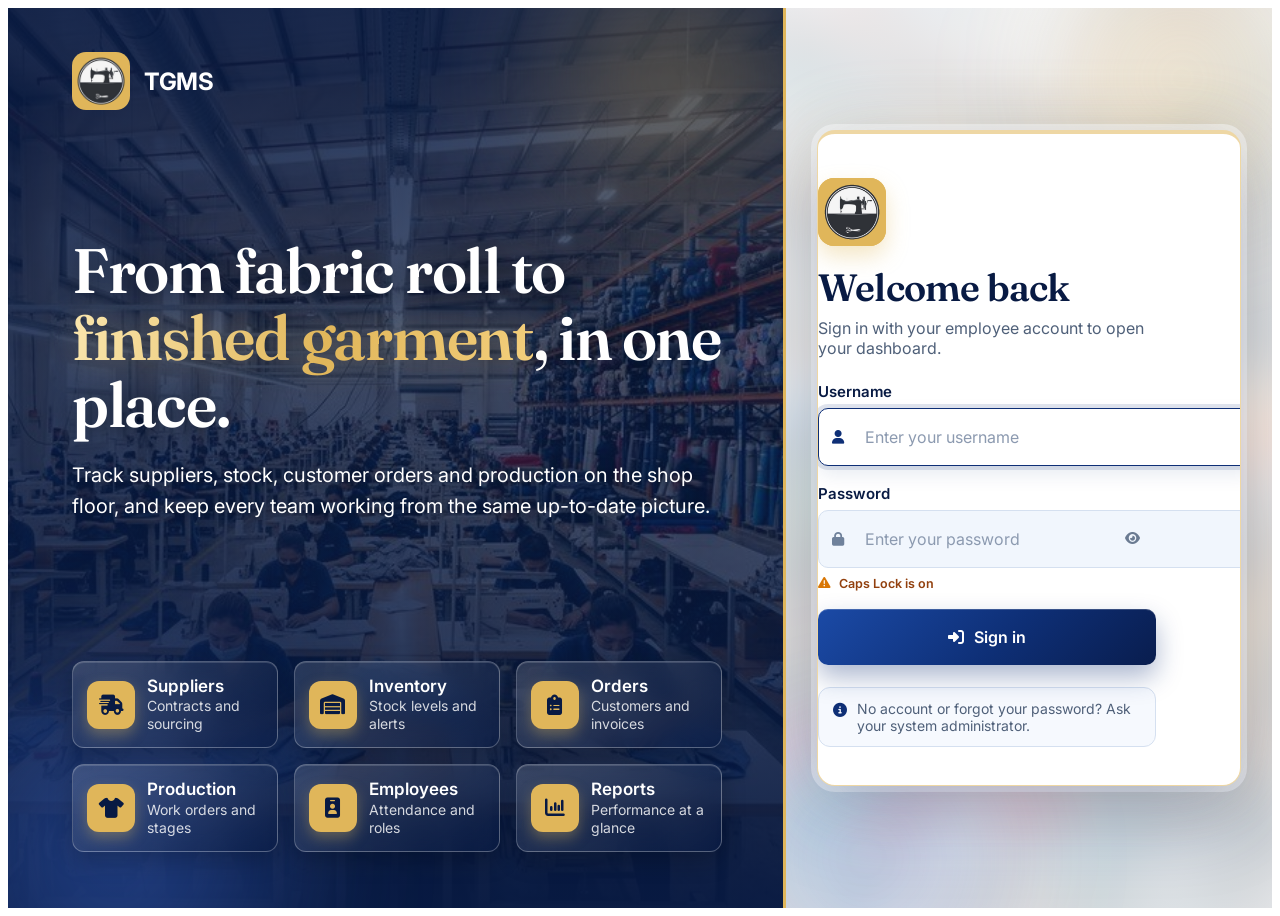
==== commit 12d71ed2: "frontend updated" ====
--- a/tgms/src/main/resources/static/index.html
+++ b/tgms/src/main/resources/static/index.html
@@ -48,12 +48,17 @@
             background-size: cover;
             background-position: center 40%;
         }
-        .tg .tg-brand::after { /* gold stitch line along the seam */
+        .tg .tg-brand::after {
             content: "";
-            position: absolute; top: 0; bottom: 0; right: 0;
-            border-right: 3px dashed var(--thread);
-            opacity: .9;
-        }
+            position: absolute;
+            top: 0; bottom: 0; right: 0;
+            width: 3px;
+            border: 0 !important;
+            border-right: 0 !important;
+            background: var(--thread);
+            opacity: 1;
+            animation: none !important;
+         }
         .tg .tg-mark { display: flex; align-items: center; gap: 12px; font-weight: 700; font-size: 20px; letter-spacing: -.3px; }
         .tg .tg-mark b {
             display: grid; place-items: center; width: 42px; height: 42px; border-radius: 11px;
@@ -61,22 +66,22 @@
         }
         .tg .tg-mark small { display: block; font-weight: 500; font-size: 12.5px; color: rgba(255,255,255,.85); letter-spacing: 0; }
 
-        .tg .tg-hero { max-width: 640px; padding: 40px 0 28px; }
+        .tg .tg-hero { max-width: 760px; padding: 20px 0 34px; transform: translateY(-34px); }
         .tg .tg-hero h1 {
             color: #fff;
             font-family: 'Fraunces', Georgia, serif;
             font-weight: 600;
-            font-size: clamp(36px, 4.4vw, 58px);
+            font-size: clamp(42px, 4.9vw, 68px);
             line-height: 1.07;
             letter-spacing: -.02em;
-            margin: 0 0 18px;
+            margin: 0 0 22px;
             text-shadow: 0 2px 28px rgba(0,0,0,.55);
         }
-        .tg .tg-hero p { color: #fff; font-size: 17px; line-height: 1.6; max-width: 48ch; margin: 0; text-shadow: 0 1px 14px rgba(0,0,0,.6); }
-
-        .tg .tg-modules {
+        .tg .tg-hero p { color: #fff; font-size: 20px; line-height: 1.55; max-width: 50ch; margin: 0; text-shadow: 0 1px 14px rgba(0,0,0,.6); }
+
+        .tg .tg-modules { transform: translateY(-8px);
             list-style: none; margin: 0; padding: 0;
-            display: grid; grid-template-columns: repeat(3, minmax(0, 1fr)); gap: 12px;
+            display: grid; grid-template-columns: repeat(3, minmax(0, 1fr)); gap: 16px;
         }
         .tg .tg-modules li {
             display: flex; gap: 12px; align-items: center;
@@ -87,20 +92,25 @@
             -webkit-backdrop-filter: blur(10px); backdrop-filter: blur(10px);
         }
         .tg .tg-modules i {
-            flex: none; width: 40px; height: 40px; border-radius: 10px;
-            display: grid; place-items: center; font-size: 17px;
+            flex: none; width: 48px; height: 48px; border-radius: 12px;
+            display: grid; place-items: center; font-size: 20px;
             background: var(--thread); color: var(--ink);
         }
-        .tg .tg-modules strong { display: block; font-size: 14.5px; font-weight: 600; color: #fff; line-height: 1.25; }
-        .tg .tg-modules span { display: block; font-size: 12.5px; color: rgba(255,255,255,.82); line-height: 1.3; }
+        .tg .tg-modules strong { display: block; font-size: 17px; font-weight: 600; color: #fff; line-height: 1.25; }
+        .tg .tg-modules span { display: block; font-size: 14px; color: rgba(255,255,255,.82); line-height: 1.3; }
 
         .tg .tg-foot { margin-top: 22px; font-size: 12.5px; color: rgba(255,255,255,.75); }
+
+        @media (min-width: 1201px) {
+            .tg .tg-hero { margin-top: -6px; }
+            .tg .tg-modules { margin-bottom: 4px; }
+        }
 
         /* ---------- Right: sign in ---------- */
         .tg .tg-panel {
             position: relative; overflow: hidden; isolation: isolate;
             display: flex; flex-direction: column; align-items: center; justify-content: center;
-            gap: 18px; padding: 32px 24px;
+            gap: 22px; padding: 40px 32px;
             background-color: #eef3fa;
         }
         /* soft, blurred fabric colours behind the card: calm but not plain */
@@ -115,21 +125,21 @@
             background: linear-gradient(160deg, rgba(246,249,254,.82) 0%, rgba(246,249,254,.68) 100%);
         }
         .tg .tg-card {
-            width: 100%; max-width: 440px; background: #fff; overflow: hidden;
+            width: 100%; max-width: 520px; background: #fff; overflow: hidden;
             border: 1px solid var(--line); border-top: 4px solid var(--thread); border-radius: 18px;
             box-shadow: 0 24px 60px rgba(14,47,118,.18);
         }
-        .tg .tg-body { padding: 36px 34px 30px; }
+        .tg .tg-body { padding: 44px 42px 38px; }
         .tg .tg-card h2 {
             font-family: 'Fraunces', Georgia, serif; font-weight: 600; color: var(--ink);
             font-size: 30px; letter-spacing: -.02em; line-height: 1.15; margin: 0 0 8px; padding: 0; border: 0;
         }
-        .tg .tg-card .sub { color: #4f6079; font-size: 14.5px; margin: 0 0 24px; }
+        .tg .tg-card .sub { color: #4f6079; font-size: 16px; margin: 0 0 24px; }
 
         .tg .tg-field { margin-bottom: 18px; }
         .tg .tg-field label {
             display: block; margin: 0 0 7px;
-            font-size: 13.5px; font-weight: 600; color: var(--ink);
+            font-size: 15px; font-weight: 600; color: var(--ink);
             text-transform: none; letter-spacing: 0;
         }
         .tg .tg-input { position: relative; }
@@ -138,9 +148,9 @@
             color: #6f819b; font-size: 14px; pointer-events: none;
         }
         .tg .tg-input input {
-            width: 100%; height: 48px; margin: 0; padding: 0 46px 0 42px;
+            width: 100%; height: 56px; margin: 0; padding: 0 50px 0 46px;
             border: 1px solid var(--line); border-radius: 10px; background: var(--field);
-            font: inherit; font-size: 14.5px; color: var(--ink);
+            font: inherit; font-size: 16px; color: var(--ink);
             transition: border-color .15s, box-shadow .15s, background .15s;
         }
         .tg .tg-input input::placeholder { color: #8c9ab0; }
@@ -157,8 +167,8 @@
         .tg .tg-eye:focus-visible { outline: 2px solid var(--navy); }
 
         .tg #loginBtn {
-            width: 100%; height: 50px; margin: 6px 0 0; border: 0; border-radius: 10px;
-            background: var(--navy); color: #fff; font: inherit; font-size: 15px; font-weight: 600;
+            width: 100%; height: 56px; margin: 8px 0 0; border: 0; border-radius: 10px;
+            background: var(--navy); color: #fff; font: inherit; font-size: 16px; font-weight: 600;
             cursor: pointer; display: flex; align-items: center; justify-content: center; gap: 10px;
             box-shadow: 0 8px 18px rgba(14,47,118,.28);
             transition: background .15s, transform .1s;
@@ -172,7 +182,7 @@
 
         .tg .tg-help {
             margin-top: 22px; padding-top: 16px; border-top: 1px solid var(--line);
-            font-size: 13px; color: #4f6079; display: flex; gap: 10px; align-items: flex-start;
+            font-size: 14px; color: #4f6079; display: flex; gap: 10px; align-items: flex-start;
         }
         .tg .tg-help i { color: var(--navy); margin-top: 3px; }
 
@@ -187,7 +197,7 @@
             .tg .tg-hero h1 { font-size: 28px; }
             .tg .tg-hero p { font-size: 14.5px; }
             .tg .tg-panel { padding: 24px 16px 32px; }
-            .tg .tg-body { padding: 24px 22px; }
+            .tg .tg-body { padding: 32px 26px; }
         }
         @media (prefers-reduced-motion: no-preference) {
             .tg .tg-hero, .tg .tg-card { animation: tg-in .6s ease-out both; }
@@ -205,11 +215,19 @@
         .tg .tg-panel .tg-orb-3 { width: 320px; height: 320px; top: -90px; right: -70px; background: radial-gradient(circle, rgba(224,182,90,.35), transparent 70%); }
         .tg .tg-panel .tg-orb-4 { width: 360px; height: 360px; bottom: -130px; left: -100px; background: radial-gradient(circle, rgba(76,125,240,.28), transparent 70%); }
 
-        /* stitched seam: the gold dashes now "sew" slowly down the edge */
+        /* solid gold divider */
         .tg .tg-brand::after {
-            border-right: 0; width: 3px; opacity: .95; z-index: 2;
-            background: repeating-linear-gradient(180deg, var(--thread) 0 10px, transparent 10px 18px);
-            background-size: 3px 18px;
+            content: "";
+            position: absolute;
+            top: 0;
+            bottom: 0;
+            right: 0;
+            width: 3px;
+            border: 0;
+            background: var(--thread);
+            opacity: 1;
+            z-index: 2;
+            animation: none !important;
         }
 
         /* hero */
@@ -261,12 +279,12 @@
             box-shadow: 0 30px 80px rgba(14,47,118,.26), 0 0 0 6px rgba(255,255,255,.45), 0 0 70px rgba(224,182,90,.22);
         }
         .tg .tg-lock {
-            display: grid; place-items: center; width: 52px; height: 52px; margin: 0 0 18px;
-            border-radius: 15px; font-size: 21px; color: var(--ink);
+            display: grid; place-items: center; width: 60px; height: 60px; margin: 0 0 18px;
+            border-radius: 16px; font-size: 24px; color: var(--ink);
             background: linear-gradient(145deg, #f6dd9a, #E0B65A);
             box-shadow: 0 10px 22px rgba(224,182,90,.45), inset 0 1px 0 rgba(255,255,255,.55);
         }
-        .tg .tg-card h2 { font-size: 32px; }
+        .tg .tg-card h2 { font-size: 38px; }
         .tg .tg-input > i.lead { transition: color .15s; }
         .tg .tg-input:focus-within > i.lead { color: var(--navy); }
         .tg .tg-input input:hover:not(:focus) { border-color: #b9c9e2; }
@@ -302,13 +320,13 @@
         @media (max-width: 900px) {
             .tg .tg-eyebrow { margin-bottom: 12px; font-size: 11px; }
             .tg .tg-chips { margin-top: 16px; }
-            .tg .tg-card h2 { font-size: 27px; }
+            .tg .tg-card h2 { font-size: 32px; }
             .tg .tg-lock { width: 46px; height: 46px; font-size: 19px; margin-bottom: 14px; }
         }
 
         @media (prefers-reduced-motion: no-preference) {
             .tg .tg-brand { animation: tg-pan 40s ease-in-out infinite alternate; }
-            .tg .tg-brand::after { animation: tg-stitch 1.1s linear infinite; }
+            .tg .tg-brand::after { animation: none !important; }
             .tg .tg-orb-1 { animation: tg-float 14s ease-in-out infinite alternate; }
             .tg .tg-orb-2 { animation: tg-float 18s ease-in-out infinite alternate-reverse; }
             .tg .tg-orb-3 { animation: tg-float 16s ease-in-out infinite alternate; }
@@ -329,7 +347,86 @@
             @keyframes tg-pop    { from { opacity: 0; transform: scale(.6) rotate(-10deg); } to { opacity: 1; transform: none; } }
             @keyframes tg-shake  { 0%,100% { transform: translateX(0); } 20% { transform: translateX(-9px); } 40% { transform: translateX(8px); } 60% { transform: translateX(-5px); } 80% { transform: translateX(3px); } }
         }
-    </style>
+    
+/* TGMS logo and solid divider */
+.tg .tg-mark {
+    display: flex;
+    align-items: center;
+    gap: 14px;
+    font-weight: 700;
+    font-size: 24px;
+    letter-spacing: -.3px;
+}
+.tg .tg-mark img {
+    width: 58px;
+    height: 58px;
+    object-fit: cover;
+    border-radius: 14px;
+    display: block;
+}
+.tg .tg-mark span {
+    color: #fff;
+    font-weight: 700;
+    font-size: 24px;
+}
+.tg .tg-lock {
+    display: grid;
+    place-items: center;
+    width: 68px;
+    height: 68px;
+    margin: 0 0 20px;
+    border-radius: 16px;
+    background: var(--thread);
+    overflow: hidden;
+    box-shadow: 0 10px 22px rgba(224, 182, 90, .35);
+}
+.tg .tg-lock img {
+    width: 100%;
+    height: 100%;
+    object-fit: cover;
+    display: block;
+}
+
+
+        /* Final TGMS branding */
+        .tg .tg-mark {
+            display: flex;
+            align-items: center;
+            gap: 14px;
+            font-weight: 700;
+            font-size: 24px;
+        }
+        .tg .tg-mark img {
+            width: 58px;
+            height: 58px;
+            object-fit: cover;
+            border-radius: 14px;
+            display: block;
+        }
+        .tg .tg-mark span {
+            color: #fff;
+            font-weight: 700;
+            font-size: 24px;
+        }
+        .tg .tg-lock {
+            display: grid;
+            place-items: center;
+            width: 68px;
+            height: 68px;
+            margin: 0 0 20px;
+            border-radius: 16px;
+            background: var(--thread);
+            overflow: hidden;
+            box-shadow: 0 10px 22px rgba(224,182,90,.35);
+        }
+        .tg .tg-lock img {
+            width: 100%;
+            height: 100%;
+            object-fit: cover;
+            display: block;
+        }
+
+</style>
 </head>
 <body>
 
@@ -339,19 +436,13 @@
         <span class="tg-orb tg-orb-1" aria-hidden="true"></span>
         <span class="tg-orb tg-orb-2" aria-hidden="true"></span>
         <div class="tg-mark">
-            <b aria-hidden="true">TG</b>
-            <span>TGMS<small>Textile &amp; Garment Management System</small></span>
-        </div>
+                <img src="[data-uri]" alt="TGMS Logo">
+                <span>TGMS</span>
+            </div>
 
         <div class="tg-hero">
-            <div class="tg-eyebrow"><i class="fas fa-circle" aria-hidden="true"></i> Internal company system</div>
             <h1>From fabric roll to <em>finished garment</em>, in one place.</h1>
             <p>Track suppliers, stock, customer orders and production on the shop floor, and keep every team working from the same up-to-date picture.</p>
-            <div class="tg-chips" aria-label="Highlights">
-                <span><i class="fas fa-user-shield" aria-hidden="true"></i> Role-based access</span>
-                <span><i class="fas fa-lock" aria-hidden="true"></i> Secure sign-in</span>
-                <span><i class="fas fa-layer-group" aria-hidden="true"></i> Six connected modules</span>
-            </div>
         </div>
 
         <div>
@@ -363,7 +454,6 @@
                 <li><i class="fas fa-id-badge" aria-hidden="true"></i><div><strong>Employees</strong><span>Attendance and roles</span></div></li>
                 <li><i class="fas fa-chart-column" aria-hidden="true"></i><div><strong>Reports</strong><span>Performance at a glance</span></div></li>
             </ul>
-            <div class="tg-foot">Internal company system. Authorised employees only.</div>
         </div>
     </aside>
 
@@ -374,7 +464,9 @@
         <div class="tg-card" id="loginCard">
 
             <div class="tg-body">
-                <div class="tg-lock" aria-hidden="true"><i class="fas fa-shield-halved"></i></div>
+                <div class="tg-lock">
+                    <img src="[data-uri]